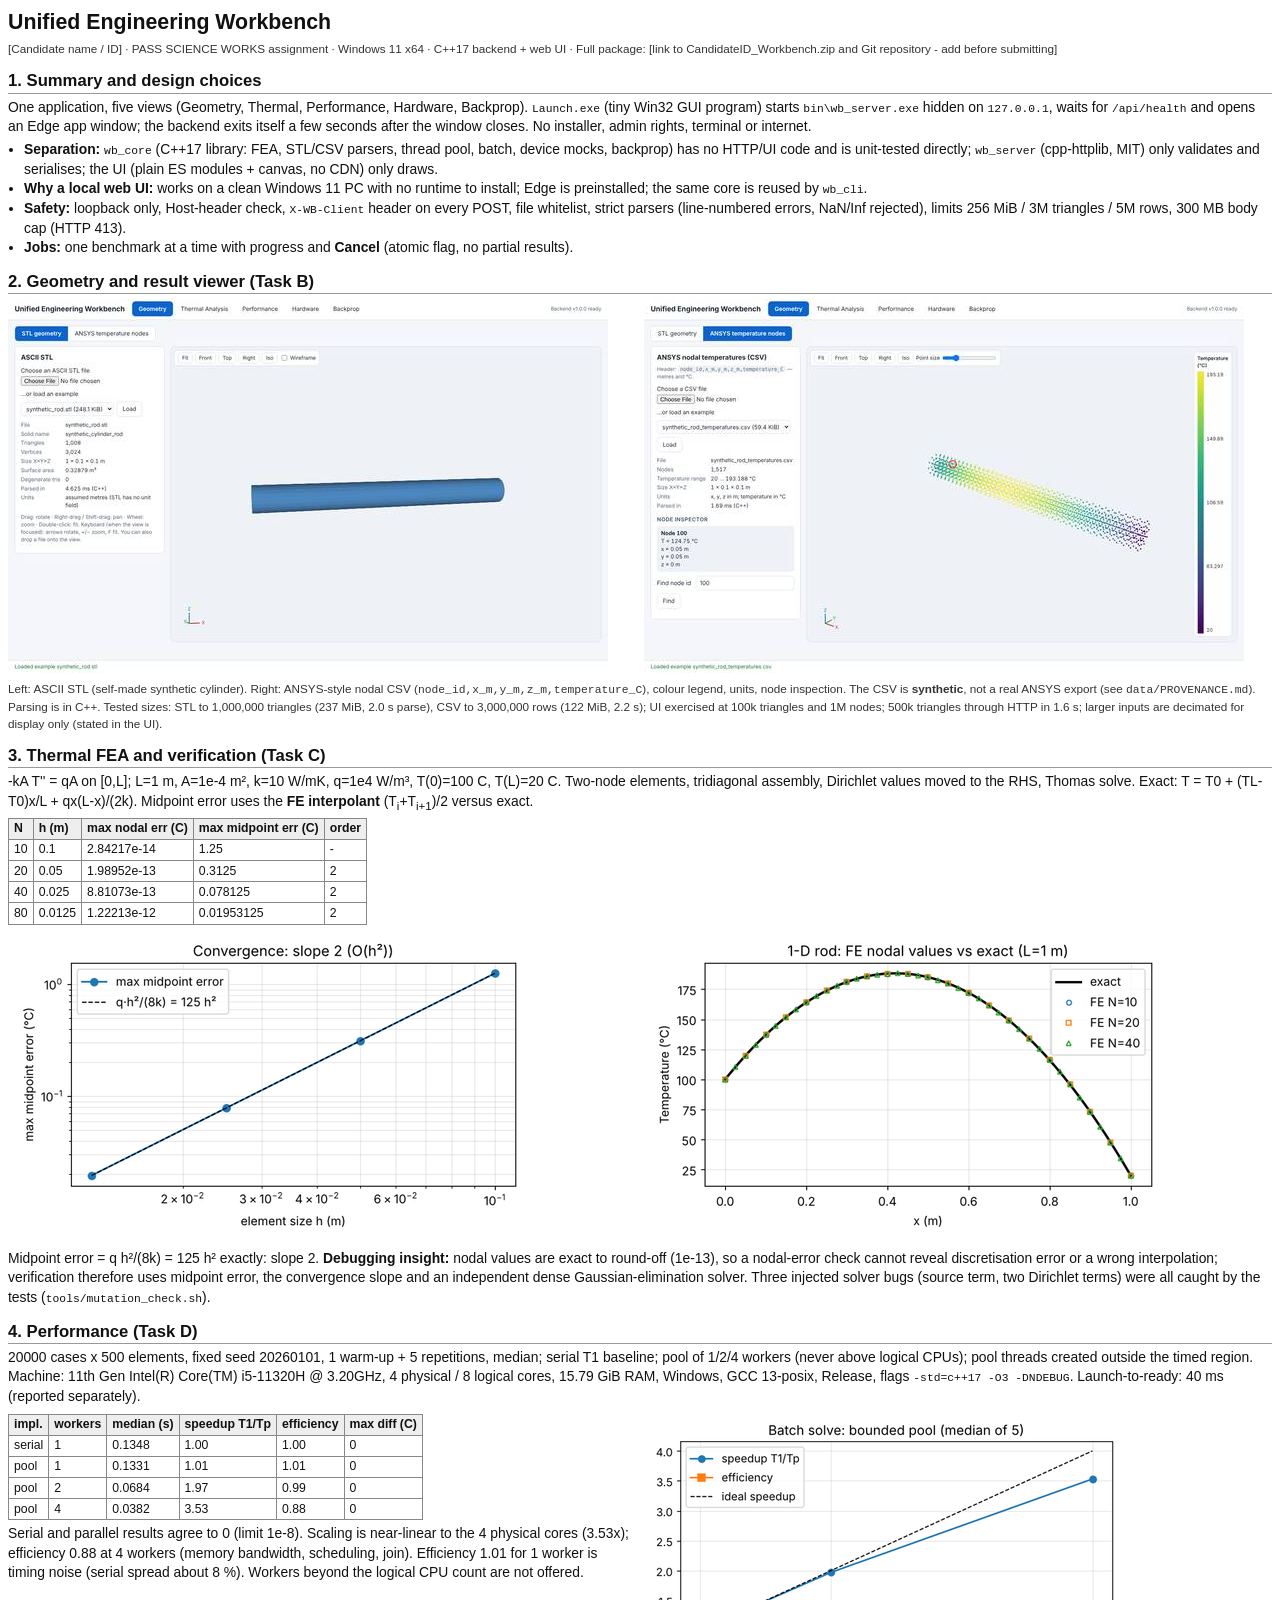
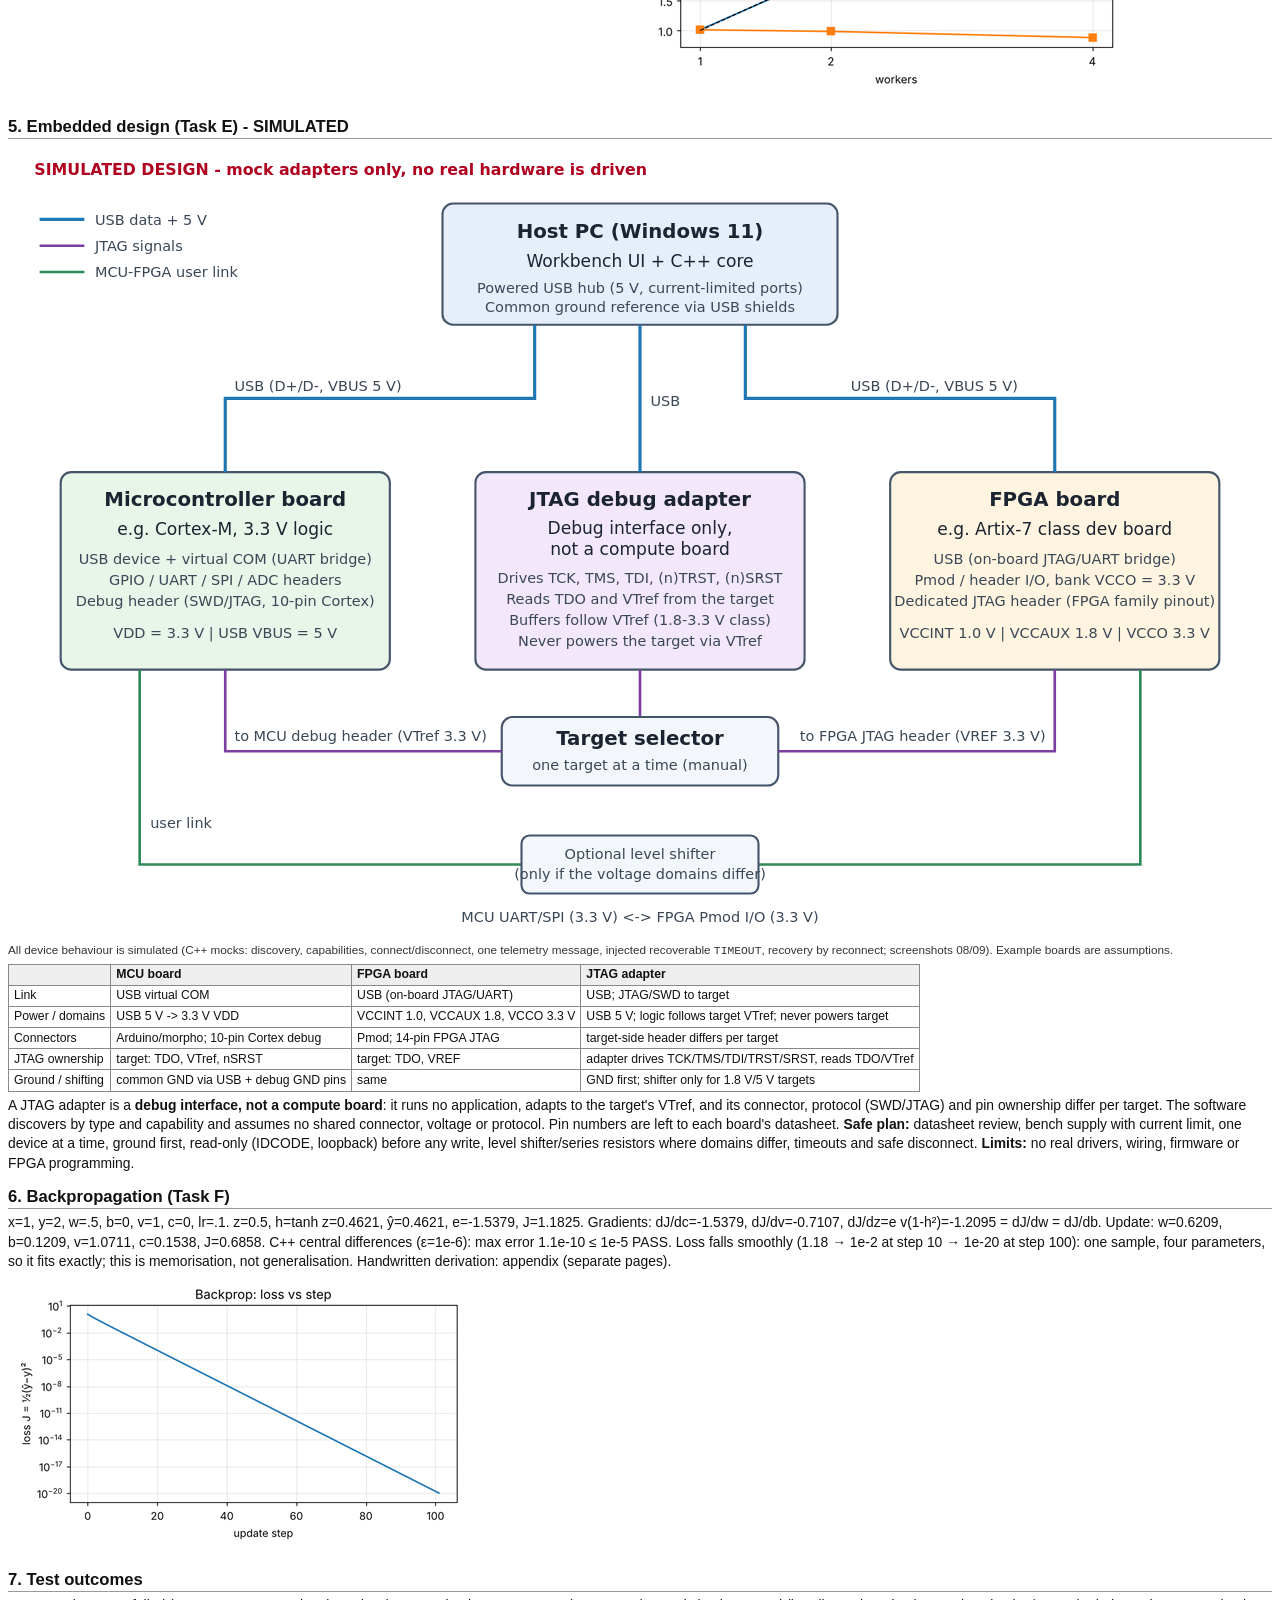
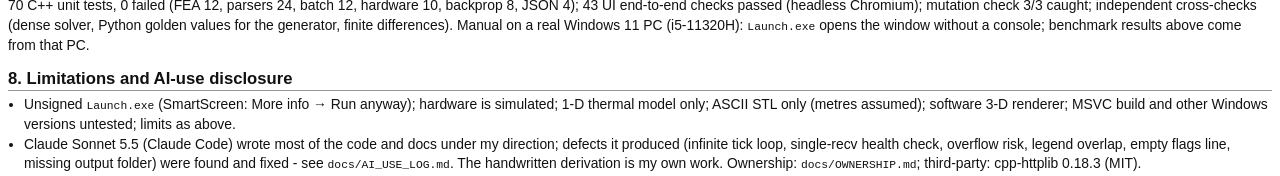
==== docs/report.html @ 93e78d63 "Add report builder, appendix merge tool, walkthrough and logs Co-Authored-By: Claude Sonnet 5.5 <nor" ====
<!doctype html><html><head><meta charset="utf-8"><title>Unified Engineering Workbench - report</title><style>
@page { size: A4; margin: 13mm 14mm; }
body { font: 10.4pt/1.4 Calibri, Arial, sans-serif; color:#111; }
h1 { font-size: 16pt; margin: 0 0 2px; } h2 { font-size: 12.5pt; margin: 12px 0 4px; break-after: avoid; border-bottom: 1px solid #999; }
p, ul { margin: 3px 0; } ul { padding-left: 16px; }
table { border-collapse: collapse; margin: 4px 0; font-size: 9.2pt; } th, td { border: 1px solid #888; padding: 1.5px 5px; text-align: left; } th { background:#eee; }
.row { display:flex; gap:8px; align-items:flex-start; } .row > * { flex:1; min-width:0; } img { max-width:100%; } table, svg, .row { break-inside: avoid; }
.small { font-size: 8.8pt; color:#333; } svg { width:100%; height:auto; } code { font-size: 8.5pt; }
.note { background:#fff7d6; border:1px solid #d9b800; padding:2px 5px; }
</style></head><body>
<h1>Unified Engineering Workbench</h1>
<p class="small">[Candidate name / ID] &middot; PASS SCIENCE WORKS assignment &middot; Windows 11 x64 &middot; C++17 backend + web UI &middot; Full package: [link to CandidateID_Workbench.zip and Git repository - add before submitting]</p>

<h2>1. Summary and design choices</h2>
<p>One application, five views (Geometry, Thermal, Performance, Hardware, Backprop). <code>Launch.exe</code> (tiny Win32 GUI program) starts <code>bin\wb_server.exe</code> hidden on <code>127.0.0.1</code>, waits for <code>/api/health</code> and opens an Edge app window; the backend exits itself a few seconds after the window closes. No installer, admin rights, terminal or internet.</p>
<ul><li><b>Separation:</b> <code>wb_core</code> (C++17 library: FEA, STL/CSV parsers, thread pool, batch, device mocks, backprop) has no HTTP/UI code and is unit-tested directly; <code>wb_server</code> (cpp-httplib, MIT) only validates and serialises; the UI (plain ES modules + canvas, no CDN) only draws.</li>
<li><b>Why a local web UI:</b> works on a clean Windows 11 PC with no runtime to install; Edge is preinstalled; the same core is reused by <code>wb_cli</code>.</li>
<li><b>Safety:</b> loopback only, Host-header check, <code>X-WB-Client</code> header on every POST, file whitelist, strict parsers (line-numbered errors, NaN/Inf rejected), limits 256 MiB / 3M triangles / 5M rows, 300 MB body cap (HTTP 413).</li>
<li><b>Jobs:</b> one benchmark at a time with progress and <b>Cancel</b> (atomic flag, no partial results).</li></ul>

<h2>2. Geometry and result viewer (Task B)</h2>
<div class="row"><div><img src="[data-uri]"></div><div><img src="[data-uri]"></div></div>
<p class="small">Left: ASCII STL (self-made synthetic cylinder). Right: ANSYS-style nodal CSV (<code>node_id,x_m,y_m,z_m,temperature_C</code>), colour legend, units, node inspection. The CSV is <b>synthetic</b>, not a real ANSYS export (see <code>data/PROVENANCE.md</code>). Parsing is in C++. Tested sizes: STL to 1,000,000 triangles (237 MiB, 2.0 s parse), CSV to 3,000,000 rows (122 MiB, 2.2 s); UI exercised at 100k triangles and 1M nodes; 500k triangles through HTTP in 1.6 s; larger inputs are decimated for display only (stated in the UI).</p>

<h2>3. Thermal FEA and verification (Task C)</h2>
<p>-kA T'' = qA on [0,L]; L=1 m, A=1e-4 m&sup2;, k=10 W/mK, q=1e4 W/m&sup3;, T(0)=100 C, T(L)=20 C. Two-node elements, tridiagonal assembly, Dirichlet values moved to the RHS, Thomas solve. Exact: T = T0 + (TL-T0)x/L + qx(L-x)/(2k). Midpoint error uses the <b>FE interpolant</b> (T<sub>i</sub>+T<sub>i+1</sub>)/2 versus exact.</p>
<table><tr><th>N</th><th>h (m)</th><th>max nodal err (C)</th><th>max midpoint err (C)</th><th>order</th></tr><tr><td>10</td><td>0.1</td><td>2.84217e-14</td><td>1.25</td><td>-</td></tr><tr><td>20</td><td>0.05</td><td>1.98952e-13</td><td>0.3125</td><td>2</td></tr><tr><td>40</td><td>0.025</td><td>8.81073e-13</td><td>0.078125</td><td>2</td></tr><tr><td>80</td><td>0.0125</td><td>1.22213e-12</td><td>0.01953125</td><td>2</td></tr></table>
<div class="row"><div><img src="[data-uri]"></div><div><img src="[data-uri]"></div></div>
<p>Midpoint error = q h&sup2;/(8k) = 125 h&sup2; exactly: slope 2. <b>Debugging insight:</b> nodal values are exact to round-off (1e-13), so a nodal-error check cannot reveal discretisation error or a wrong interpolation; verification therefore uses midpoint error, the convergence slope and an independent dense Gaussian-elimination solver. Three injected solver bugs (source term, two Dirichlet terms) were all caught by the tests (<code>tools/mutation_check.sh</code>).</p>

<h2>4. Performance (Task D)</h2>
<p>20000 cases x 500 elements, fixed seed 20260101, 1 warm-up + 5 repetitions, median; serial T1 baseline; pool of 1/2/4 workers (never above logical CPUs); pool threads created outside the timed region. Machine: 11th Gen Intel(R) Core(TM) i5-11320H @ 3.20GHz, 4 physical / 8 logical cores, 15.79 GiB RAM, Windows, GCC 13-posix, Release, flags <code>-std=c++17  -O3 -DNDEBUG</code>. Launch-to-ready: 40 ms (reported separately).</p>
<div class="row"><div><table><tr><th>impl.</th><th>workers</th><th>median (s)</th><th>speedup T1/Tp</th><th>efficiency</th><th>max diff (C)</th></tr><tr><td>serial</td><td>1</td><td>0.1348</td><td>1.00</td><td>1.00</td><td>0</td></tr><tr><td>pool</td><td>1</td><td>0.1331</td><td>1.01</td><td>1.01</td><td>0</td></tr><tr><td>pool</td><td>2</td><td>0.0684</td><td>1.97</td><td>0.99</td><td>0</td></tr><tr><td>pool</td><td>4</td><td>0.0382</td><td>3.53</td><td>0.88</td><td>0</td></tr></table><p>Serial and parallel results agree to 0 (limit 1e-8). Scaling is near-linear to the 4 physical cores (3.53x); efficiency 0.88 at 4 workers (memory bandwidth, scheduling, join). Efficiency 1.01 for 1 worker is timing noise (serial spread about 8 %). Workers beyond the logical CPU count are not offered.</p></div><div><img src="[data-uri]"></div></div>

<h2>5. Embedded design (Task E) - SIMULATED</h2>
<div><svg xmlns="http://www.w3.org/2000/svg" viewBox="0 0 960 600" role="img" aria-labelledby="bd-title bd-desc" font-family="system-ui, Segoe UI, Arial, sans-serif">
  <title id="bd-title">Host-connected embedded workbench: block diagram</title>
  <desc id="bd-desc">A host PC connects over USB to a microcontroller board, an FPGA board and a JTAG debug adapter. The JTAG adapter reaches one target at a time through a manual target selector. All signal levels are 3.3 V in the reference design; a level shifter sits in the MCU to FPGA user link only if the voltage domains differ.</desc>
  <style>
    .bd-bg{fill:#ffffff}.bd-box{fill:#f3f6fa;stroke:#44546a;stroke-width:1.6}.bd-host{fill:#e6eefb}.bd-mcu{fill:#e8f5e9}.bd-fpga{fill:#fff4e0}.bd-jtag{fill:#f3e8fb}
    .bd-t{fill:#1b2430;font-size:13px}.bd-tb{fill:#1b2430;font-size:15px;font-weight:700}.bd-ts{fill:#3a4756;font-size:11px}
    .bd-usb{stroke:#1f77b4;stroke-width:2.4;fill:none}.bd-sig{stroke:#7a3fa0;stroke-width:2;fill:none}.bd-gnd{stroke:#444;stroke-width:2;fill:none;stroke-dasharray:6 4}.bd-uart{stroke:#2e8b57;stroke-width:2;fill:none}
    .bd-sim{fill:#b00020;font-size:12px;font-weight:700}
    @media (prefers-color-scheme: dark){.bd-bg{fill:#12171d}.bd-box{fill:#1b232d;stroke:#8fa3bd}.bd-host{fill:#1d2c44}.bd-mcu{fill:#1c3023}.bd-fpga{fill:#3a2d17}.bd-jtag{fill:#2d1f3b}.bd-t,.bd-tb{fill:#e6edf5}.bd-ts{fill:#b7c4d4}.bd-usb{stroke:#6db3f2}.bd-sig{stroke:#c79bf0}.bd-gnd{stroke:#aab}.bd-uart{stroke:#6fd39a}.bd-sim{fill:#ff8a80}}
  </style>
  <rect class="bd-bg" x="0" y="0" width="960" height="600"/>
  <text class="bd-sim" x="20" y="24">SIMULATED DESIGN - mock adapters only, no real hardware is driven</text>

  <!-- legend -->
  <g transform="translate(24,58)">
    <line class="bd-usb" x1="0" y1="0" x2="34" y2="0"/><text class="bd-ts" x="42" y="4">USB data + 5 V</text>
    <line class="bd-sig" x1="0" y1="20" x2="34" y2="20"/><text class="bd-ts" x="42" y="24">JTAG signals</text>
    <line class="bd-uart" x1="0" y1="40" x2="34" y2="40"/><text class="bd-ts" x="42" y="44">MCU-FPGA user link</text>
  </g>

  <!-- host -->
  <rect class="bd-box bd-host" x="330" y="46" width="300" height="92" rx="8"/>
  <text class="bd-tb" x="480" y="72" text-anchor="middle">Host PC (Windows 11)</text>
  <text class="bd-t" x="480" y="94" text-anchor="middle">Workbench UI + C++ core</text>
  <text class="bd-ts" x="480" y="114" text-anchor="middle">Powered USB hub (5 V, current-limited ports)</text>
  <text class="bd-ts" x="480" y="128" text-anchor="middle">Common ground reference via USB shields</text>

  <!-- boards -->
  <rect class="bd-box bd-mcu" x="40" y="250" width="250" height="150" rx="8"/>
  <text class="bd-tb" x="165" y="276" text-anchor="middle">Microcontroller board</text>
  <text class="bd-t" x="165" y="298" text-anchor="middle">e.g. Cortex-M, 3.3 V logic</text>
  <text class="bd-ts" x="165" y="320" text-anchor="middle">USB device + virtual COM (UART bridge)</text>
  <text class="bd-ts" x="165" y="336" text-anchor="middle">GPIO / UART / SPI / ADC headers</text>
  <text class="bd-ts" x="165" y="352" text-anchor="middle">Debug header (SWD/JTAG, 10-pin Cortex)</text>
  <text class="bd-ts" x="165" y="376" text-anchor="middle">VDD = 3.3 V  |  USB VBUS = 5 V</text>

  <rect class="bd-box bd-fpga" x="670" y="250" width="250" height="150" rx="8"/>
  <text class="bd-tb" x="795" y="276" text-anchor="middle">FPGA board</text>
  <text class="bd-t" x="795" y="298" text-anchor="middle">e.g. Artix-7 class dev board</text>
  <text class="bd-ts" x="795" y="320" text-anchor="middle">USB (on-board JTAG/UART bridge)</text>
  <text class="bd-ts" x="795" y="336" text-anchor="middle">Pmod / header I/O, bank VCCO = 3.3 V</text>
  <text class="bd-ts" x="795" y="352" text-anchor="middle">Dedicated JTAG header (FPGA family pinout)</text>
  <text class="bd-ts" x="795" y="376" text-anchor="middle">VCCINT 1.0 V | VCCAUX 1.8 V | VCCO 3.3 V</text>

  <rect class="bd-box bd-jtag" x="355" y="250" width="250" height="150" rx="8"/>
  <text class="bd-tb" x="480" y="276" text-anchor="middle">JTAG debug adapter</text>
  <text class="bd-t" x="480" y="297" text-anchor="middle">Debug interface only,</text>
  <text class="bd-t" x="480" y="313" text-anchor="middle">not a compute board</text>
  <text class="bd-ts" x="480" y="334" text-anchor="middle">Drives TCK, TMS, TDI, (n)TRST, (n)SRST</text>
  <text class="bd-ts" x="480" y="350" text-anchor="middle">Reads TDO and VTref from the target</text>
  <text class="bd-ts" x="480" y="366" text-anchor="middle">Buffers follow VTref (1.8-3.3 V class)</text>
  <text class="bd-ts" x="480" y="382" text-anchor="middle">Never powers the target via VTref</text>

  <!-- USB links -->
  <path class="bd-usb" d="M400 138 L400 194 L165 194 L165 250"/>
  <path class="bd-usb" d="M480 138 L480 250"/>
  <path class="bd-usb" d="M560 138 L560 194 L795 194 L795 250"/>
  <text class="bd-ts" x="172" y="188">USB (D+/D-, VBUS 5 V)</text>
  <text class="bd-ts" x="488" y="200">USB</text>
  <text class="bd-ts" x="640" y="188">USB (D+/D-, VBUS 5 V)</text>

  <!-- JTAG ribbon and target selector -->
  <path class="bd-sig" d="M480 400 L480 436"/>
  <rect class="bd-box" x="375" y="436" width="210" height="52" rx="8"/>
  <text class="bd-tb" x="480" y="457" text-anchor="middle">Target selector</text>
  <text class="bd-ts" x="480" y="476" text-anchor="middle">one target at a time (manual)</text>
  <path class="bd-sig" d="M375 462 L165 462 L165 400"/>
  <path class="bd-sig" d="M585 462 L795 462 L795 400"/>
  <text class="bd-ts" x="172" y="454">to MCU debug header (VTref 3.3 V)</text>
  <text class="bd-ts" x="788" y="454" text-anchor="end">to FPGA JTAG header (VREF 3.3 V)</text>

  <!-- MCU <-> FPGA user link along the bottom, optional level shifter in line -->
  <path class="bd-uart" d="M100 400 L100 548 L860 548 L860 400"/>
  <rect class="bd-box" x="390" y="526" width="180" height="44" rx="6"/>
  <text class="bd-ts" x="480" y="544" text-anchor="middle">Optional level shifter</text>
  <text class="bd-ts" x="480" y="559" text-anchor="middle">(only if the voltage domains differ)</text>
  <text class="bd-ts" x="480" y="592" text-anchor="middle">MCU UART/SPI (3.3 V) &lt;-&gt; FPGA Pmod I/O (3.3 V)</text>
  <text class="bd-ts" x="108" y="520">user link</text>
</svg>
</div>
<p class="small">All device behaviour is simulated (C++ mocks: discovery, capabilities, connect/disconnect, one telemetry message, injected recoverable <code>TIMEOUT</code>, recovery by reconnect; screenshots 08/09). Example boards are assumptions.</p>
<table><tr><th></th><th>MCU board</th><th>FPGA board</th><th>JTAG adapter</th></tr><tr><td>Link</td><td>USB virtual COM</td><td>USB (on-board JTAG/UART)</td><td>USB; JTAG/SWD to target</td></tr><tr><td>Power / domains</td><td>USB 5 V -> 3.3 V VDD</td><td>VCCINT 1.0, VCCAUX 1.8, VCCO 3.3 V</td><td>USB 5 V; logic follows target VTref; never powers target</td></tr><tr><td>Connectors</td><td>Arduino/morpho; 10-pin Cortex debug</td><td>Pmod; 14-pin FPGA JTAG</td><td>target-side header differs per target</td></tr><tr><td>JTAG ownership</td><td>target: TDO, VTref, nSRST</td><td>target: TDO, VREF</td><td>adapter drives TCK/TMS/TDI/TRST/SRST, reads TDO/VTref</td></tr><tr><td>Ground / shifting</td><td>common GND via USB + debug GND pins</td><td>same</td><td>GND first; shifter only for 1.8 V/5 V targets</td></tr></table>
<p>A JTAG adapter is a <b>debug interface, not a compute board</b>: it runs no application, adapts to the target's VTref, and its connector, protocol (SWD/JTAG) and pin ownership differ per target. The software discovers by type and capability and assumes no shared connector, voltage or protocol. Pin numbers are left to each board's datasheet. <b>Safe plan:</b> datasheet review, bench supply with current limit, one device at a time, ground first, read-only (IDCODE, loopback) before any write, level shifter/series resistors where domains differ, timeouts and safe disconnect. <b>Limits:</b> no real drivers, wiring, firmware or FPGA programming.</p>

<h2>6. Backpropagation (Task F)</h2>
<p>x=1, y=2, w=.5, b=0, v=1, c=0, lr=.1. z=0.5, h=tanh z=0.4621, y&#770;=0.4621, e=-1.5379, J=1.1825. Gradients: dJ/dc=-1.5379, dJ/dv=-0.7107, dJ/dz=e v(1-h&sup2;)=-1.2095 = dJ/dw = dJ/db. Update: w=0.6209, b=0.1209, v=1.0711, c=0.1538, J=0.6858. C++ central differences (&epsilon;=1e-6): max error 1.1e-10 &le; 1e-5 PASS. Loss falls smoothly (1.18 &rarr; 1e-2 at step 10 &rarr; 1e-20 at step 100): one sample, four parameters, so it fits exactly; this is memorisation, not generalisation. Handwritten derivation: appendix (separate pages).</p>
<div class="row"><div><img src="[data-uri]"></div><div></div></div>

<h2>7. Test outcomes</h2>
<p>70 C++ unit tests, 0 failed (FEA 12, parsers 24, batch 12, hardware 10, backprop 8, JSON 4); 43 UI end-to-end checks passed (headless Chromium); mutation check 3/3 caught; independent cross-checks (dense solver, Python golden values for the generator, finite differences). Manual on a real Windows 11 PC (i5-11320H): <code>Launch.exe</code> opens the window without a console; benchmark results above come from that PC.</p>

<h2>8. Limitations and AI-use disclosure</h2>
<ul><li>Unsigned <code>Launch.exe</code> (SmartScreen: More info &rarr; Run anyway); hardware is simulated; 1-D thermal model only; ASCII STL only (metres assumed); software 3-D renderer; MSVC build and other Windows versions untested; limits as above.</li>
<li>Claude Sonnet 5.5 (Claude Code) wrote most of the code and docs under my direction; defects it produced (infinite tick loop, single-recv health check, overflow risk, legend overlap, empty flags line, missing output folder) were found and fixed - see <code>docs/AI_USE_LOG.md</code>. The handwritten derivation is my own work. Ownership: <code>docs/OWNERSHIP.md</code>; third-party: cpp-httplib 0.18.3 (MIT).</li></ul>
</body></html>
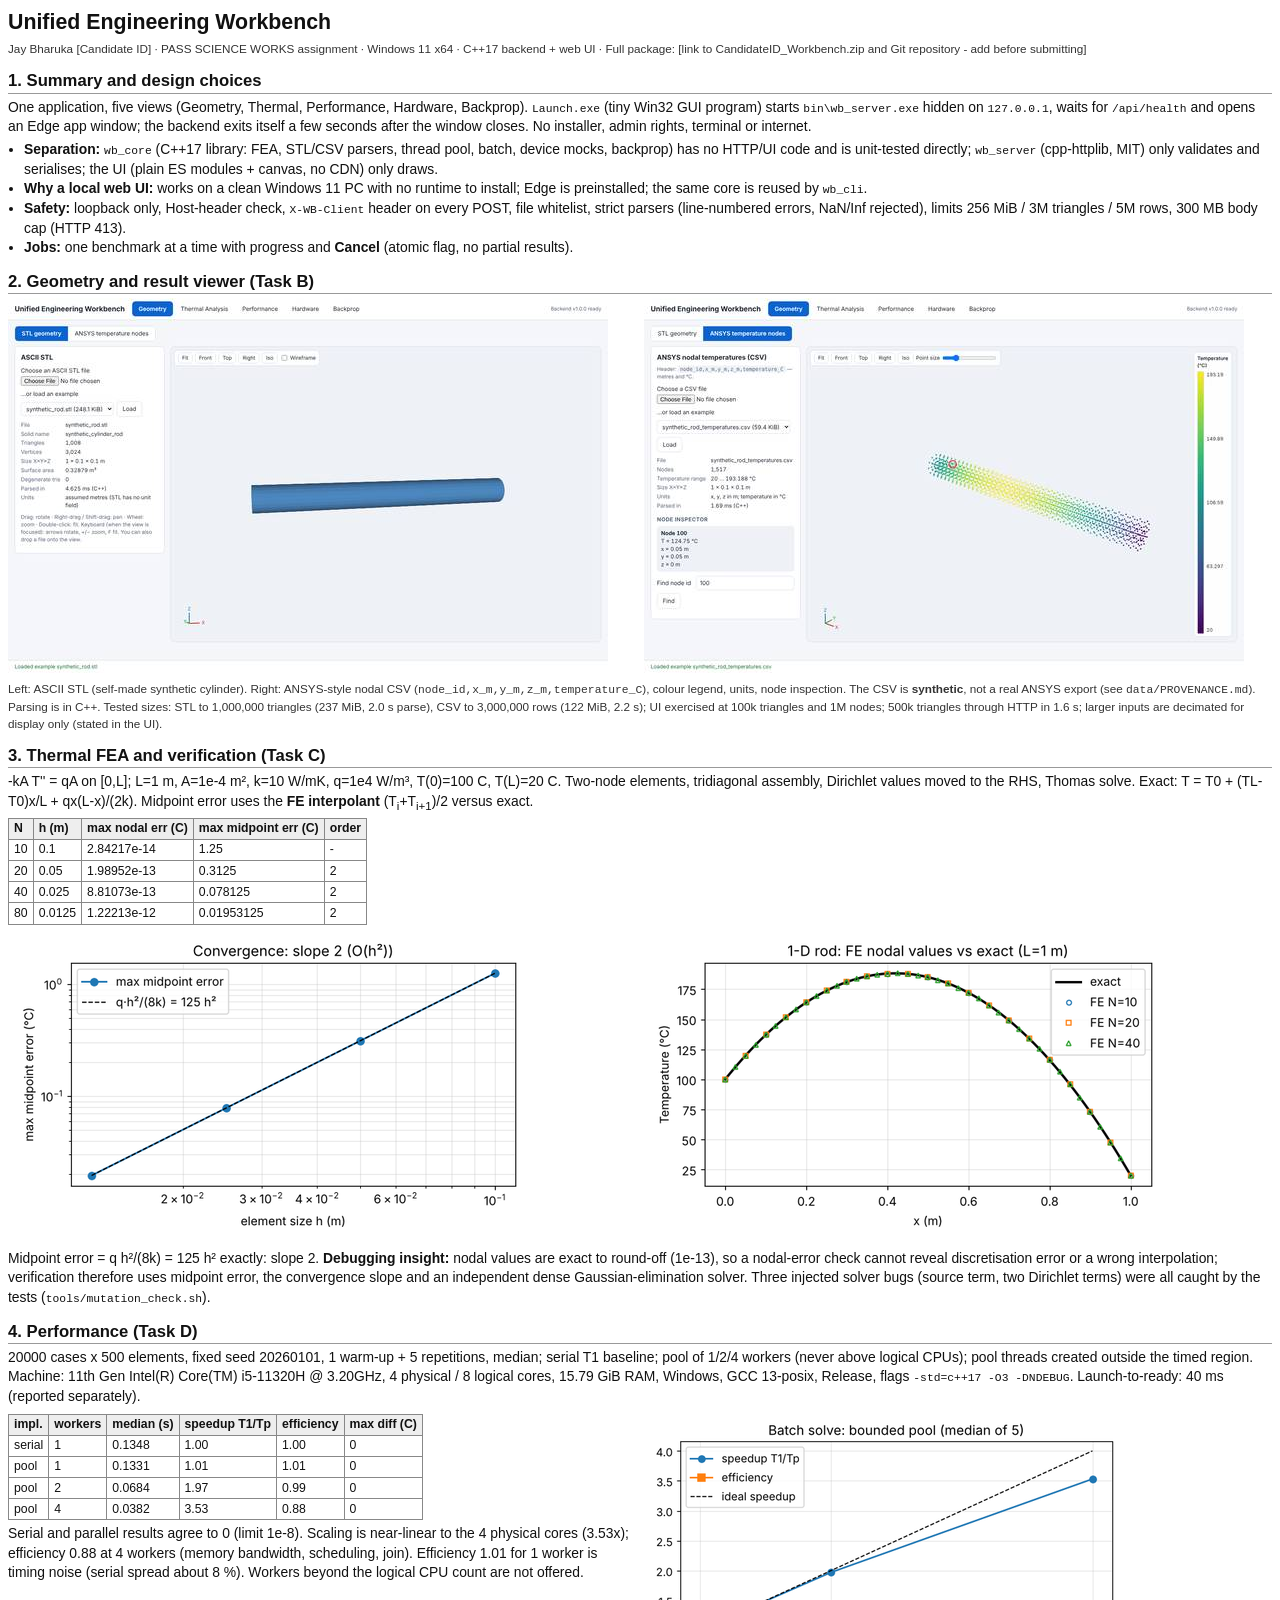
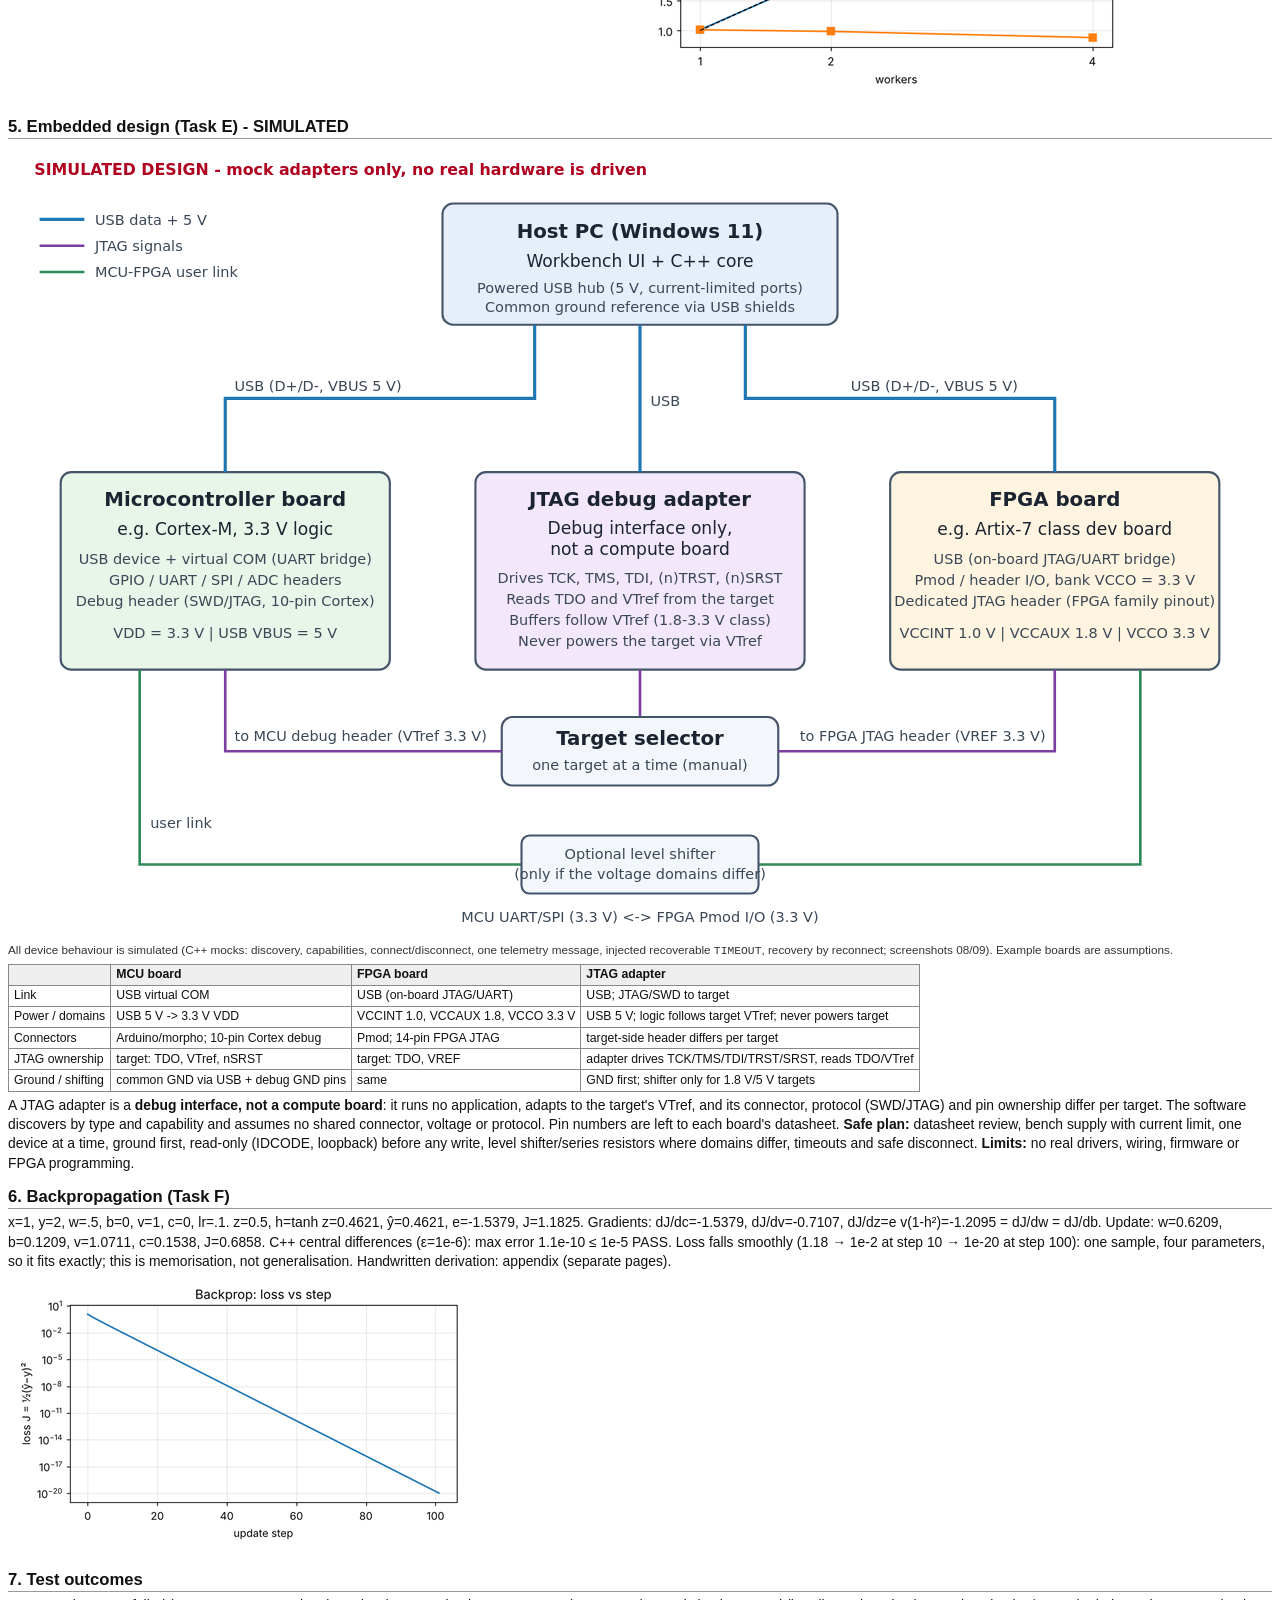
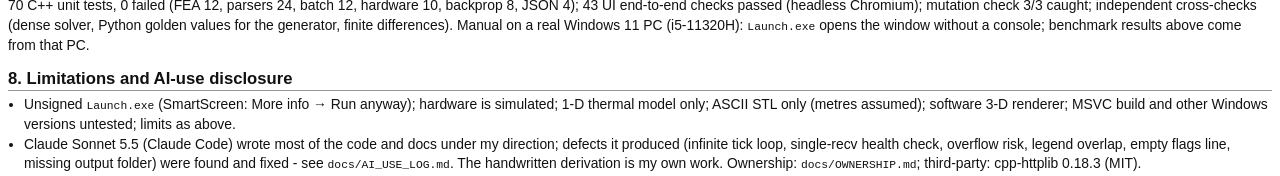
==== commit d7f961f2: "Rebuild report with candidate name Co-Authored-By: Claude Sonnet 5.5 <noreply@anthropic.com> Claude-" ====
--- a/docs/report.html
+++ b/docs/report.html
@@ -9,7 +9,7 @@
 .note { background:#fff7d6; border:1px solid #d9b800; padding:2px 5px; }
 </style></head><body>
 <h1>Unified Engineering Workbench</h1>
-<p class="small">[Candidate name / ID] &middot; PASS SCIENCE WORKS assignment &middot; Windows 11 x64 &middot; C++17 backend + web UI &middot; Full package: [link to CandidateID_Workbench.zip and Git repository - add before submitting]</p>
+<p class="small">Jay Bharuka [Candidate ID] &middot; PASS SCIENCE WORKS assignment &middot; Windows 11 x64 &middot; C++17 backend + web UI &middot; Full package: [link to CandidateID_Workbench.zip and Git repository - add before submitting]</p>
 
 <h2>1. Summary and design choices</h2>
 <p>One application, five views (Geometry, Thermal, Performance, Hardware, Backprop). <code>Launch.exe</code> (tiny Win32 GUI program) starts <code>bin\wb_server.exe</code> hidden on <code>127.0.0.1</code>, waits for <code>/api/health</code> and opens an Edge app window; the backend exits itself a few seconds after the window closes. No installer, admin rights, terminal or internet.</p>
